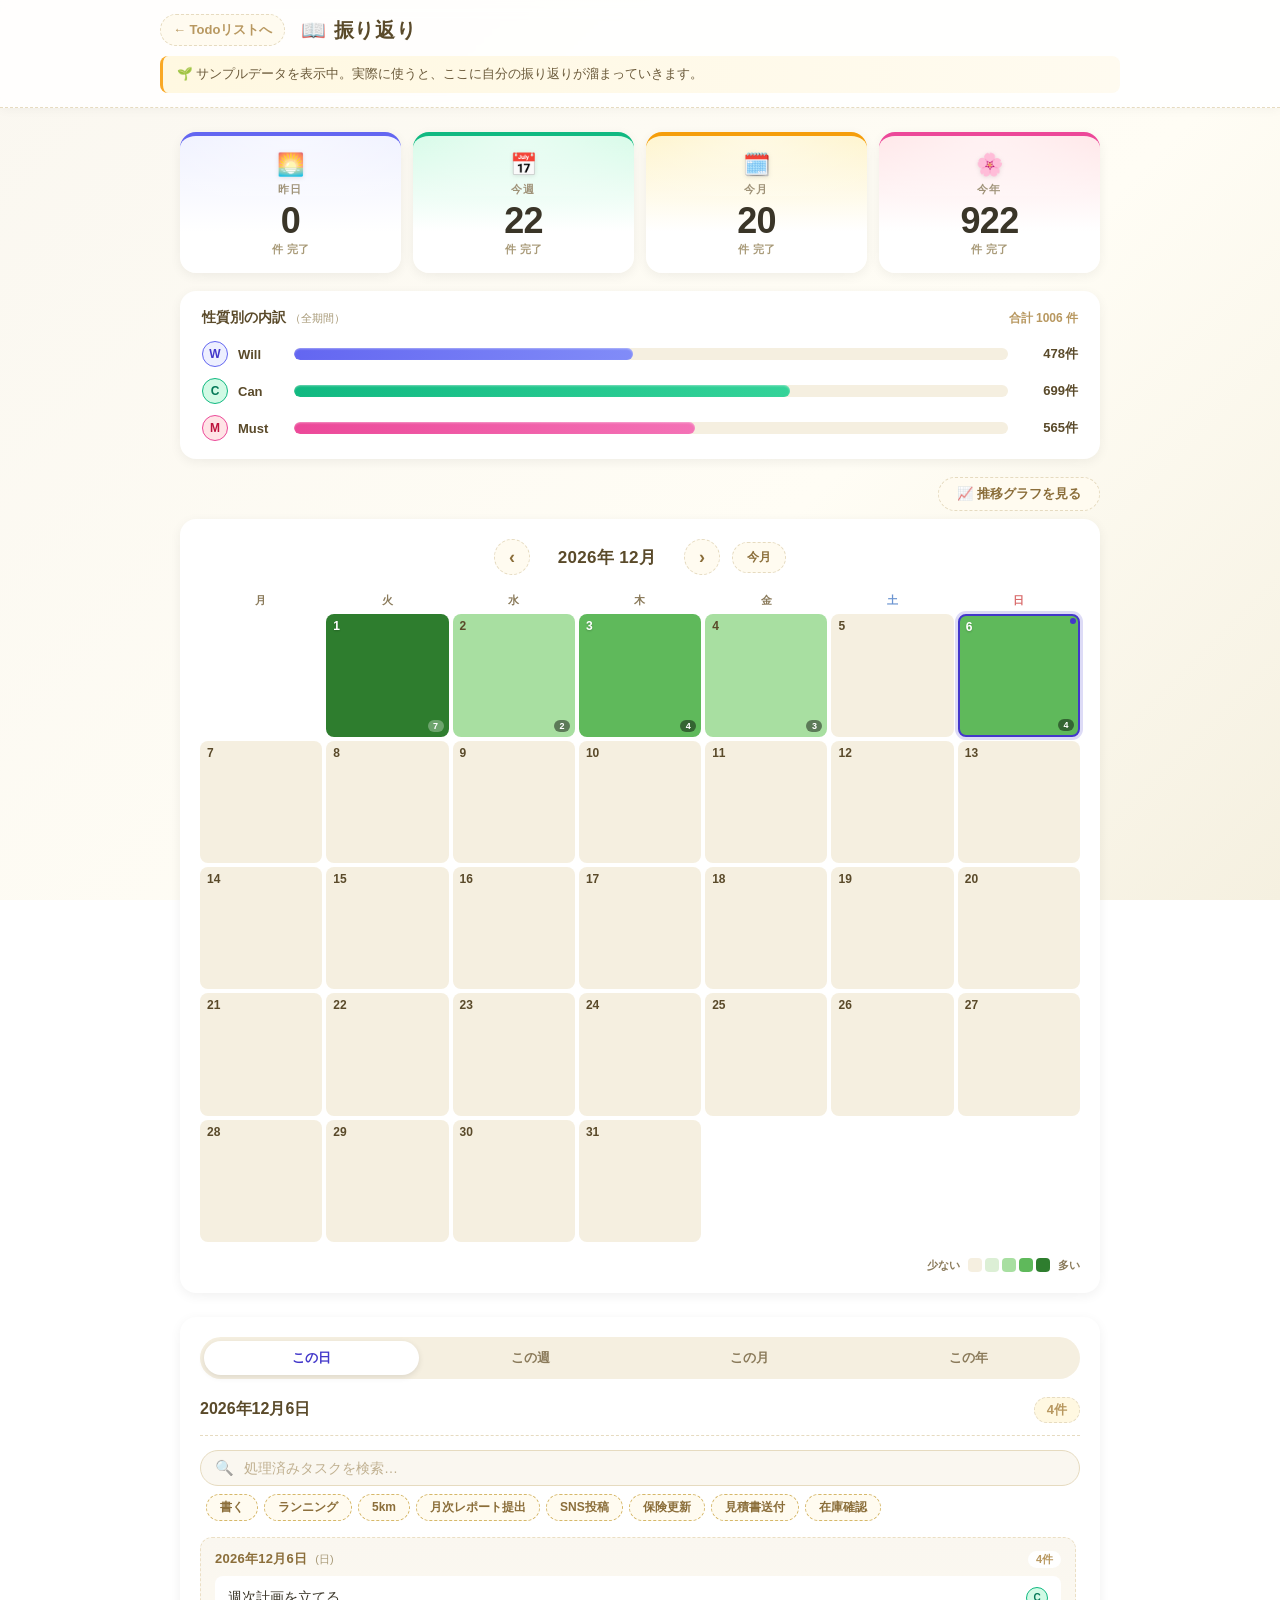
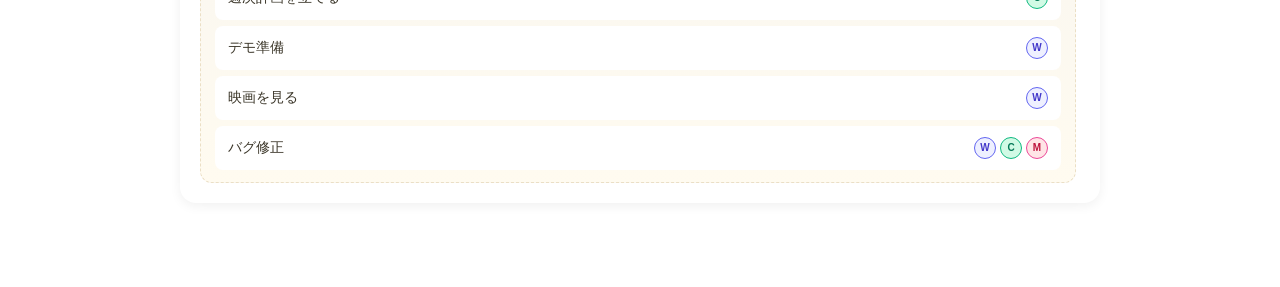
==== archive/index.html @ 163653b4 "Add files via upload" ====
<!DOCTYPE html>
<html lang="ja">
<head>
  <meta charset="UTF-8">
  <meta name="viewport" content="width=device-width, initial-scale=1.0">
  <title>振り返り | Todo リスト</title>
  <meta name="description" content="完了したタスクの振り返り。日付・週・月・年で見返せます。">
  <link rel="icon" href="../icons/favicon.svg" type="image/svg+xml">
  <link rel="stylesheet" href="archive.css?v=2">
</head>
<body>
  <header class="arch-header">
    <div class="arch-header-row">
      <a class="arch-back" href="../index.html">← Todoリストへ</a>
      <h1>📖 振り返り</h1>
      <span class="arch-spacer"></span>
    </div>
    <div class="arch-sample-banner" id="sampleBanner" hidden>
      🌱 サンプルデータを表示中。実際に使うと、ここに自分の振り返りが溜まっていきます。
    </div>
  </header>

  <main class="arch-main">

    <!-- ===== ダッシュボード ===== -->
    <section class="arch-dashboard">
      <div class="stat-grid">
        <!-- data-period を付与 → クリックで WCM をその期間に絞り込む / 再クリックで全期間に戻る -->
        <div class="stat-card stat-day" id="statCardDay" data-period="day" role="button" tabindex="0" title="クリックで WCM を昨日に絞り込み">
          <div class="stat-icon">🌅</div>
          <div class="stat-label">昨日</div>
          <div class="stat-value" id="statDay">0</div>
          <div class="stat-unit">件 完了</div>
        </div>
        <div class="stat-card stat-week" id="statCardWeek" data-period="week" role="button" tabindex="0" title="クリックで WCM を今週に絞り込み">
          <div class="stat-icon">📅</div>
          <div class="stat-label">今週</div>
          <div class="stat-value" id="statWeek">0</div>
          <div class="stat-unit">件 完了</div>
        </div>
        <div class="stat-card stat-month" id="statCardMonth" data-period="month" role="button" tabindex="0" title="クリックで WCM を今月に絞り込み">
          <div class="stat-icon">🗓️</div>
          <div class="stat-label">今月</div>
          <div class="stat-value" id="statMonth">0</div>
          <div class="stat-unit">件 完了</div>
        </div>
        <div class="stat-card stat-year" id="statCardYear" data-period="year" role="button" tabindex="0" title="クリックで WCM を今年に絞り込み">
          <div class="stat-icon">🌸</div>
          <div class="stat-label">今年</div>
          <div class="stat-value" id="statYear">0</div>
          <div class="stat-unit">件 完了</div>
        </div>
      </div>

      <div class="wcm-summary">
        <div class="wcm-summary-header">
          <h3>性質別の内訳<span class="wcm-summary-sub" id="wcmPeriodLabel">（全期間）</span></h3>
          <span class="wcm-total" id="wcmTotal">合計 0 件</span>
        </div>
        <div class="wcm-bars">
          <div class="wcm-row wcm-will">
            <span class="wcm-badge">W</span>
            <span class="wcm-label">Will</span>
            <div class="wcm-bar-track"><div class="wcm-bar-fill" id="wcmWillBar"></div></div>
            <span class="wcm-count" id="wcmWillCount">0件</span>
          </div>
          <div class="wcm-row wcm-can">
            <span class="wcm-badge">C</span>
            <span class="wcm-label">Can</span>
            <div class="wcm-bar-track"><div class="wcm-bar-fill" id="wcmCanBar"></div></div>
            <span class="wcm-count" id="wcmCanCount">0件</span>
          </div>
          <div class="wcm-row wcm-must">
            <span class="wcm-badge">M</span>
            <span class="wcm-label">Must</span>
            <div class="wcm-bar-track"><div class="wcm-bar-fill" id="wcmMustBar"></div></div>
            <span class="wcm-count" id="wcmMustCount">0件</span>
          </div>
        </div>
      </div>
    </section>

    <!-- ===== グラフ切り替えボタン ===== -->
    <div class="chart-toggle-row">
      <button id="chartToggleBtn" class="chart-toggle-btn">📈 推移グラフを見る</button>
    </div>

    <!-- ===== 折れ線グラフ（枝葉 / archive-chart.js を削除すれば一緒に消えます） ===== -->
    <section class="arch-chart" id="archChart" hidden>
      <div class="chart-header">
        <h3>完了タスク 推移</h3>
        <div class="chart-period-btns">
          <button class="chart-period-btn active" data-days="30">30日</button>
          <button class="chart-period-btn" data-days="90">90日</button>
        </div>
        <button class="chart-close-btn" id="chartClose">✕ 閉じる</button>
      </div>
      <div class="chart-body" id="chartBody"></div>
    </section>

    <!-- ===== カレンダー ===== -->
    <section class="arch-calendar">
      <div class="cal-header">
        <button class="cal-nav" id="calPrev" title="前の月">‹</button>
        <h3 id="calTitle">―</h3>
        <button class="cal-nav" id="calNext" title="次の月">›</button>
        <button class="cal-today-btn" id="calToday" title="今月へ">今月</button>
      </div>
      <div class="cal-weekdays">
        <span>月</span><span>火</span><span>水</span><span>木</span><span>金</span><span class="cal-sat">土</span><span class="cal-sun">日</span>
      </div>
      <div class="cal-grid" id="calGrid"></div>
      <div class="cal-legend">
        <span>少ない</span>
        <div class="cal-legend-cells">
          <span class="cal-legend-cell heat-0"></span>
          <span class="cal-legend-cell heat-1"></span>
          <span class="cal-legend-cell heat-2"></span>
          <span class="cal-legend-cell heat-3"></span>
          <span class="cal-legend-cell heat-4"></span>
        </div>
        <span>多い</span>
      </div>
    </section>

    <!-- ===== ビュータブと一覧 ===== -->
    <section class="arch-view">
      <div class="view-tabs">
        <button class="view-tab active" data-view="day">この日</button>
        <button class="view-tab" data-view="week">この週</button>
        <button class="view-tab" data-view="month">この月</button>
        <button class="view-tab" data-view="year">この年</button>
      </div>
      <div class="view-header">
        <h3 id="viewTitle">―</h3>
        <span class="view-count" id="viewCount">0件</span>
      </div>

      <!-- ===== 検索エリア ===== -->
      <div class="search-area">
        <div class="search-box">
          <span class="search-icon">🔍</span>
          <input type="text" id="searchInput" class="search-input" placeholder="処理済みタスクを検索…" autocomplete="off">
          <button class="search-clear" id="searchClear" hidden>✕</button>
        </div>
        <div class="search-suggestions" id="searchSuggestions"></div>
      </div>

      <div class="task-list" id="taskList"></div>
    </section>

  </main>

  <script src="archive-sample-data.js?v=1"></script>
  <script src="archive.js?v=3"></script>
  <script src="archive-chart.js?v=1"></script>
</body>
</html>
---- archive/archive.css ----
/* ===== 振り返りページ専用 CSS ===== */

*, *::before, *::after { box-sizing: border-box; }

body {
  font-family: "Hiragino Maru Gothic ProN", "Hiragino Sans", "Comic Sans MS", -apple-system, BlinkMacSystemFont, sans-serif;
  background: linear-gradient(135deg, #faf7f0 0%, #fffdf5 60%, #f5f0e0 100%);
  background-attachment: fixed;
  margin: 0;
  padding: 0;
  color: #3a3528;
  min-height: 100vh;
}

/* ===== ヘッダー ===== */
.arch-header {
  background: rgba(255, 255, 255, 0.85);
  backdrop-filter: blur(8px);
  border-bottom: 1px dashed #e6dbc0;
  padding: 14px 20px;
  position: sticky;
  top: 0;
  z-index: 10;
  box-shadow: 0 2px 10px rgba(0, 0, 0, 0.04);
}

.arch-header-row {
  display: flex;
  align-items: center;
  gap: 16px;
  max-width: 960px;
  margin: 0 auto;
}

.arch-header h1 {
  margin: 0;
  font-size: 20px;
  color: #5a4a2a;
  font-weight: 700;
  letter-spacing: 0.04em;
}

.arch-back {
  display: inline-flex;
  align-items: center;
  color: #b89860;
  text-decoration: none;
  font-size: 13px;
  font-weight: 700;
  padding: 6px 12px;
  border-radius: 999px;
  background: #fffbf0;
  border: 1px dashed #e6dbc0;
  transition: all 0.15s;
}
.arch-back:hover {
  color: #8b6e3a;
  border-style: solid;
  background: #fff8e1;
}

.arch-spacer { flex: 1; }

.arch-sample-banner {
  max-width: 960px;
  margin: 10px auto 0;
  padding: 9px 14px;
  background: linear-gradient(90deg, #fff8e1, #fffbf0);
  border-left: 3px solid #f9a825;
  border-radius: 8px;
  font-size: 12.5px;
  color: #6b5a3a;
  line-height: 1.5;
}

/* ===== メイン ===== */
.arch-main {
  max-width: 960px;
  margin: 0 auto;
  padding: 24px 20px 60px;
}

.arch-main > section {
  margin-bottom: 24px;
}

/* ===== ダッシュボード ===== */
.arch-dashboard {
  display: grid;
  grid-template-columns: 1fr;
  gap: 18px;
}

.stat-grid {
  display: grid;
  grid-template-columns: repeat(4, 1fr);
  gap: 12px;
}
@media (max-width: 640px) {
  .stat-grid { grid-template-columns: repeat(2, 1fr); }
}

.stat-card {
  background: #fff;
  border-radius: 16px;
  padding: 16px 14px;
  text-align: center;
  box-shadow: 0 3px 12px rgba(0, 0, 0, 0.06);
  border-top: 4px solid;
  transition: transform 0.2s, box-shadow 0.2s;
  position: relative;
  overflow: hidden;
}

.stat-card::before {
  content: '';
  position: absolute;
  top: 0; left: 0; right: 0;
  height: 60px;
  background: radial-gradient(ellipse at top, rgba(255,255,255,0.5), transparent);
  pointer-events: none;
}

.stat-card:hover {
  transform: translateY(-3px);
  box-shadow: 0 6px 20px rgba(0, 0, 0, 0.1);
}

.stat-day   { border-top-color: #6366f1; background: linear-gradient(180deg, #eef0ff 0%, #fff 70%); }
.stat-week  { border-top-color: #10b981; background: linear-gradient(180deg, #d1fae5 0%, #fff 70%); }
.stat-month { border-top-color: #f59e0b; background: linear-gradient(180deg, #fef3c7 0%, #fff 70%); }
.stat-year  { border-top-color: #ec4899; background: linear-gradient(180deg, #ffe4e6 0%, #fff 70%); }

.stat-icon {
  font-size: 22px;
  margin-bottom: 4px;
  filter: drop-shadow(0 1px 2px rgba(0,0,0,0.1));
}

.stat-label {
  font-size: 11px;
  color: #8a7a5a;
  letter-spacing: 0.1em;
  font-weight: 700;
  text-transform: uppercase;
}

.stat-value {
  font-size: 36px;
  font-weight: 800;
  color: #3a3528;
  line-height: 1.1;
  margin: 4px 0 2px;
  font-family: "Hiragino Sans", "Helvetica Neue", sans-serif;
  letter-spacing: -0.02em;
}

.stat-unit {
  font-size: 11px;
  color: #a89a78;
  font-weight: 600;
}

/* ===== WCM サマリー ===== */
.wcm-summary {
  background: #fff;
  border-radius: 16px;
  padding: 18px 22px;
  box-shadow: 0 3px 12px rgba(0, 0, 0, 0.06);
}

.wcm-summary-header {
  display: flex;
  align-items: baseline;
  justify-content: space-between;
  margin-bottom: 14px;
}

.wcm-summary h3 {
  margin: 0;
  font-size: 14px;
  color: #5a4a2a;
  font-weight: 700;
}

.wcm-summary-sub {
  font-size: 11px;
  color: #a89a78;
  font-weight: 500;
  margin-left: 4px;
}

.wcm-total {
  font-size: 12px;
  color: #b89860;
  font-weight: 700;
}

.wcm-bars {
  display: flex;
  flex-direction: column;
  gap: 11px;
}

.wcm-row {
  display: flex;
  align-items: center;
  gap: 10px;
}

.wcm-badge {
  width: 26px;
  height: 26px;
  border-radius: 999px;
  display: inline-flex;
  align-items: center;
  justify-content: center;
  font-size: 12px;
  font-weight: 700;
  flex-shrink: 0;
  border: 1.5px solid;
}
.wcm-will .wcm-badge { background: #eef0ff; border-color: #6366f1; color: #4338ca; }
.wcm-can  .wcm-badge { background: #d1fae5; border-color: #10b981; color: #047857; }
.wcm-must .wcm-badge { background: #ffe4e6; border-color: #ec4899; color: #be123c; }

.wcm-label {
  font-size: 13px;
  font-weight: 700;
  width: 46px;
  flex-shrink: 0;
  color: #5a4a2a;
}

.wcm-bar-track {
  flex: 1;
  height: 12px;
  background: #f5efe0;
  border-radius: 999px;
  overflow: hidden;
  position: relative;
}

.wcm-bar-fill {
  height: 100%;
  border-radius: 999px;
  width: 0;
  transition: width 0.8s cubic-bezier(0.4, 0, 0.2, 1);
  box-shadow: inset 0 1px 2px rgba(255,255,255,0.4);
}
.wcm-will .wcm-bar-fill { background: linear-gradient(90deg, #6366f1, #818cf8); }
.wcm-can  .wcm-bar-fill { background: linear-gradient(90deg, #10b981, #34d399); }
.wcm-must .wcm-bar-fill { background: linear-gradient(90deg, #ec4899, #f472b6); }

.wcm-count {
  font-size: 13px;
  font-weight: 700;
  color: #5a4a2a;
  width: 60px;
  text-align: right;
  flex-shrink: 0;
}

/* ===== カレンダー ===== */
.arch-calendar {
  background: #fff;
  border-radius: 16px;
  padding: 20px;
  box-shadow: 0 3px 12px rgba(0, 0, 0, 0.06);
}

.cal-header {
  display: flex;
  align-items: center;
  justify-content: center;
  gap: 12px;
  margin-bottom: 18px;
  flex-wrap: wrap;
}

.cal-header h3 {
  margin: 0;
  font-size: 17px;
  color: #5a4a2a;
  font-weight: 700;
  min-width: 130px;
  text-align: center;
  letter-spacing: 0.02em;
}

.cal-nav {
  background: #fffbf0;
  border: 1px dashed #e6dbc0;
  border-radius: 999px;
  width: 36px;
  height: 36px;
  cursor: pointer;
  font-size: 18px;
  color: #8b6e3a;
  font-weight: 700;
  transition: all 0.15s;
  display: inline-flex;
  align-items: center;
  justify-content: center;
  line-height: 1;
  padding: 0;
}
.cal-nav:hover {
  background: #fff8e1;
  border-style: solid;
  transform: scale(1.08);
}

.cal-today-btn {
  background: #fffbf0;
  border: 1px dashed #e6dbc0;
  border-radius: 999px;
  padding: 6px 14px;
  font-size: 12px;
  font-weight: 700;
  color: #8b6e3a;
  cursor: pointer;
  font-family: inherit;
  transition: all 0.15s;
}
.cal-today-btn:hover {
  background: #fff8e1;
  border-style: solid;
}

.cal-weekdays {
  display: grid;
  grid-template-columns: repeat(7, 1fr);
  gap: 4px;
  margin-bottom: 6px;
  text-align: center;
  font-size: 11px;
  color: #8a7a5a;
  font-weight: 700;
  letter-spacing: 0.04em;
}
.cal-weekdays .cal-sat { color: #6c95d1; }
.cal-weekdays .cal-sun { color: #d96c6c; }

.cal-grid {
  display: grid;
  grid-template-columns: repeat(7, 1fr);
  gap: 4px;
}

.cal-cell {
  aspect-ratio: 1;
  background: #f5efe0;
  border: 1px solid transparent;
  border-radius: 8px;
  position: relative;
  display: flex;
  align-items: center;
  justify-content: center;
  cursor: pointer;
  transition: all 0.15s;
  padding: 4px;
  font-family: inherit;
}

.cal-blank {
  background: transparent;
  cursor: default;
  pointer-events: none;
}

.cal-cell:not(.cal-blank):hover {
  transform: scale(1.1);
  z-index: 2;
  box-shadow: 0 4px 14px rgba(0, 0, 0, 0.15);
}

.cal-cell.selected {
  border: 2px solid #4338ca;
  box-shadow: 0 0 0 3px rgba(67, 56, 202, 0.18);
  z-index: 3;
}

.cal-cell.today .cal-num {
  font-weight: 800;
}
.cal-cell.today::after {
  content: '';
  position: absolute;
  top: 2px;
  right: 2px;
  width: 6px;
  height: 6px;
  background: #4338ca;
  border-radius: 999px;
}

.cal-num {
  font-size: 12px;
  font-weight: 600;
  color: #5a4a2a;
  position: absolute;
  top: 4px;
  left: 6px;
  font-family: "Hiragino Sans", sans-serif;
}

.cal-dot {
  position: absolute;
  bottom: 4px;
  right: 4px;
  font-size: 9px;
  font-weight: 800;
  color: #fff;
  background: rgba(0, 0, 0, 0.45);
  border-radius: 999px;
  padding: 1px 5px;
  min-width: 16px;
  text-align: center;
  font-family: "Hiragino Sans", sans-serif;
}

/* ヒートマップ（緑系：あなたが「育てた」イメージ） */
.heat-0 { background: #f5efe0; }
.heat-1 { background: #dcefd5; }
.heat-2 { background: #a8dfa1; }
.heat-3 { background: #5fb95b; }
.heat-4 { background: #2e7d2e; }
.heat-3 .cal-num,
.heat-4 .cal-num { color: #fff; text-shadow: 0 1px 2px rgba(0,0,0,0.2); }
.heat-4 .cal-dot { background: rgba(255, 255, 255, 0.3); }

.cal-legend {
  display: flex;
  align-items: center;
  gap: 8px;
  justify-content: flex-end;
  margin-top: 16px;
  font-size: 11px;
  color: #8a7a5a;
  font-weight: 600;
}

.cal-legend-cells {
  display: flex;
  gap: 3px;
}
.cal-legend-cell {
  width: 14px;
  height: 14px;
  border-radius: 4px;
}

/* ===== ビュータブ ===== */
.arch-view {
  background: #fff;
  border-radius: 16px;
  padding: 20px;
  box-shadow: 0 3px 12px rgba(0, 0, 0, 0.06);
}

.view-tabs {
  display: flex;
  gap: 4px;
  margin-bottom: 18px;
  background: #f5efe0;
  padding: 4px;
  border-radius: 999px;
}

.view-tab {
  flex: 1;
  padding: 8px 12px;
  background: transparent;
  border: none;
  border-radius: 999px;
  font-size: 13px;
  font-weight: 700;
  color: #8a7a5a;
  cursor: pointer;
  transition: all 0.18s;
  font-family: inherit;
}

.view-tab:hover { color: #5a4a2a; }

.view-tab.active {
  background: #fff;
  color: #4338ca;
  box-shadow: 0 2px 6px rgba(0, 0, 0, 0.1);
}

.view-header {
  display: flex;
  align-items: baseline;
  justify-content: space-between;
  margin-bottom: 14px;
  padding-bottom: 12px;
  border-bottom: 1px dashed #e6dbc0;
}

.view-header h3 {
  margin: 0;
  font-size: 16px;
  color: #5a4a2a;
  font-weight: 700;
}

.view-count {
  font-size: 13px;
  font-weight: 800;
  color: #b89860;
  background: #fff8e1;
  border-radius: 999px;
  padding: 3px 12px;
  border: 1px dashed #e6dbc0;
}

.task-list {
  display: flex;
  flex-direction: column;
  gap: 14px;
  max-height: 600px;
  overflow-y: auto;
  padding-right: 4px;
}

.day-group {
  background: linear-gradient(180deg, #faf7f0, #fffbf0);
  border-radius: 12px;
  padding: 12px 14px;
  border: 1px dashed #ebdfc5;
}

.day-header {
  font-size: 13px;
  font-weight: 700;
  color: #8b6e3a;
  margin-bottom: 8px;
  display: flex;
  align-items: baseline;
  gap: 8px;
}

.day-date {
  letter-spacing: 0.02em;
}

.day-weekday {
  font-size: 11px;
  color: #a89a78;
  font-weight: 500;
}

.day-count {
  margin-left: auto;
  color: #b89860;
  font-weight: 600;
  font-size: 11px;
  background: #fff;
  padding: 1px 8px;
  border-radius: 999px;
}

.day-tasks {
  list-style: none;
  padding: 0;
  margin: 0;
  display: flex;
  flex-direction: column;
  gap: 6px;
}

.task-item {
  display: flex;
  align-items: center;
  justify-content: space-between;
  background: #fff;
  border-radius: 8px;
  padding: 10px 12px;
  gap: 12px;
  transition: transform 0.15s, box-shadow 0.15s;
  border: 1px solid transparent;
}

.task-item:hover {
  transform: translateX(2px);
  box-shadow: 0 2px 6px rgba(0, 0, 0, 0.06);
  border-color: #ebdfc5;
}

.task-text {
  font-size: 14px;
  color: #3a3528;
  flex: 1;
  min-width: 0;
  line-height: 1.4;
}

.task-flags {
  display: flex;
  gap: 4px;
  flex-shrink: 0;
}

.task-flag {
  width: 22px;
  height: 22px;
  border-radius: 999px;
  display: inline-flex;
  align-items: center;
  justify-content: center;
  font-size: 10px;
  font-weight: 700;
  border: 1.5px solid;
}
.flag-will { background: #eef0ff; border-color: #6366f1; color: #4338ca; }
.flag-can  { background: #d1fae5; border-color: #10b981; color: #047857; }
.flag-must { background: #ffe4e6; border-color: #ec4899; color: #be123c; }

.empty {
  text-align: center;
  padding: 50px 20px;
  color: #b89860;
  font-size: 14px;
  background: #faf7f0;
  border-radius: 12px;
  border: 1px dashed #ebdfc5;
}

.empty::before {
  content: '✿';
  display: block;
  font-size: 28px;
  margin-bottom: 8px;
  color: #d6b86a;
}

/* スクロールバー */
.task-list::-webkit-scrollbar { width: 6px; }
.task-list::-webkit-scrollbar-track { background: #faf7f0; border-radius: 3px; }
.task-list::-webkit-scrollbar-thumb { background: #d6c9a0; border-radius: 3px; }

/* ===== 統計カード：インタラクティブ（クリックで WCM 絞り込み） ===== */
.stat-card[data-period] { cursor: pointer; }

/* アクティブ状態：カラーに合わせたリング */
.stat-day.active   { box-shadow: 0 0 0 3px #6366f1, 0 6px 20px rgba(99, 102, 241, 0.18); transform: translateY(-3px); }
.stat-week.active  { box-shadow: 0 0 0 3px #10b981, 0 6px 20px rgba(16, 185, 129, 0.18); transform: translateY(-3px); }
.stat-month.active { box-shadow: 0 0 0 3px #f59e0b, 0 6px 20px rgba(245, 158, 11, 0.18); transform: translateY(-3px); }
.stat-year.active  { box-shadow: 0 0 0 3px #ec4899, 0 6px 20px rgba(236, 72, 153, 0.18); transform: translateY(-3px); }

/* アクティブ時はラベルに ✓ を追記 */
.stat-card.active .stat-label::after {
  content: ' ✓';
  font-size: 9px;
  vertical-align: middle;
  opacity: 0.8;
}

/* ===== グラフ切り替えボタン ===== */
.chart-toggle-row {
  display: flex;
  justify-content: flex-end;
  margin: -6px 0 8px;
}

.chart-toggle-btn {
  background: #fffbf0;
  border: 1px dashed #e6dbc0;
  border-radius: 999px;
  padding: 7px 18px;
  font-size: 13px;
  font-weight: 700;
  color: #8b6e3a;
  cursor: pointer;
  font-family: inherit;
  transition: all 0.18s;
}
.chart-toggle-btn:hover,
.chart-toggle-btn.active {
  background: #fff3cd;
  border-style: solid;
  border-color: #f9c74f;
  color: #6b4c1a;
}

/* ===== グラフセクション ===== */
.arch-chart {
  background: #fff;
  border-radius: 16px;
  padding: 18px 20px 14px;
  box-shadow: 0 3px 12px rgba(0, 0, 0, 0.06);
  animation: archChartFadeIn 0.22s ease;
}

@keyframes archChartFadeIn {
  from { opacity: 0; transform: translateY(-8px); }
  to   { opacity: 1; transform: translateY(0); }
}

.chart-header {
  display: flex;
  align-items: center;
  gap: 10px;
  margin-bottom: 12px;
  flex-wrap: wrap;
}

.chart-header h3 {
  margin: 0;
  font-size: 14px;
  color: #5a4a2a;
  font-weight: 700;
  flex: 1;
}

.chart-period-btns {
  display: flex;
  gap: 4px;
}

.chart-period-btn {
  background: #f5efe0;
  border: 1px solid transparent;
  border-radius: 999px;
  padding: 5px 14px;
  font-size: 12px;
  font-weight: 700;
  color: #8a7a5a;
  cursor: pointer;
  font-family: inherit;
  transition: all 0.15s;
}
.chart-period-btn:hover { background: #ebe0cc; color: #5a4a2a; }
.chart-period-btn.active { background: #6366f1; color: #fff; border-color: #4338ca; }

.chart-close-btn {
  background: transparent;
  border: none;
  padding: 5px 10px;
  font-size: 12px;
  font-weight: 700;
  color: #b89860;
  cursor: pointer;
  font-family: inherit;
  border-radius: 999px;
  transition: all 0.15s;
}
.chart-close-btn:hover { background: #fff0f0; color: #c0392b; }

.chart-body {
  min-height: 180px;
  overflow: hidden;
}

/* ===== 検索エリア ===== */
.search-area {
  margin-bottom: 16px;
}

.search-box {
  display: flex;
  align-items: center;
  background: #faf7f0;
  border: 1.5px solid #e6dbc0;
  border-radius: 999px;
  padding: 8px 14px;
  gap: 8px;
  transition: border-color 0.15s, box-shadow 0.15s, background 0.15s;
}
.search-box:focus-within {
  border-color: #6366f1;
  box-shadow: 0 0 0 3px rgba(99, 102, 241, 0.1);
  background: #fff;
}

.search-icon {
  font-size: 15px;
  flex-shrink: 0;
  opacity: 0.55;
  pointer-events: none;
}

.search-input {
  flex: 1;
  border: none;
  background: transparent;
  font-size: 14px;
  color: #3a3528;
  font-family: inherit;
  outline: none;
  min-width: 0;
}
.search-input::placeholder { color: #c0b090; }

.search-clear {
  background: none;
  border: none;
  color: #b89860;
  cursor: pointer;
  font-size: 11px;
  font-weight: 800;
  padding: 3px 7px;
  border-radius: 999px;
  transition: all 0.15s;
  font-family: inherit;
  flex-shrink: 0;
}
.search-clear:hover { background: #f0e8d8; color: #8b6e3a; }

/* サジェストチップ */
.search-suggestions {
  display: flex;
  flex-wrap: wrap;
  gap: 6px;
  margin-top: 8px;
  padding: 0 6px;
}

.search-chip {
  background: #fffbf0;
  border: 1px dashed #d6b86a;
  border-radius: 999px;
  padding: 4px 13px;
  font-size: 12px;
  font-weight: 600;
  color: #8b6e3a;
  cursor: pointer;
  font-family: inherit;
  transition: all 0.15s;
}
.search-chip:hover {
  background: #fff3cd;
  border-style: solid;
  border-color: #f9c74f;
  color: #6b4c1a;
}

/* 検索ハイライト */
mark.search-hl {
  background: #fef08a;
  border-radius: 3px;
  padding: 0 2px;
  color: inherit;
  font-style: normal;
}

/* iOSでの入力時ズーム対策（16px未満だとフォーカス時に自動ズームされる） */
@media (max-width: 640px) {
  .search-input { font-size: 16px; }
}
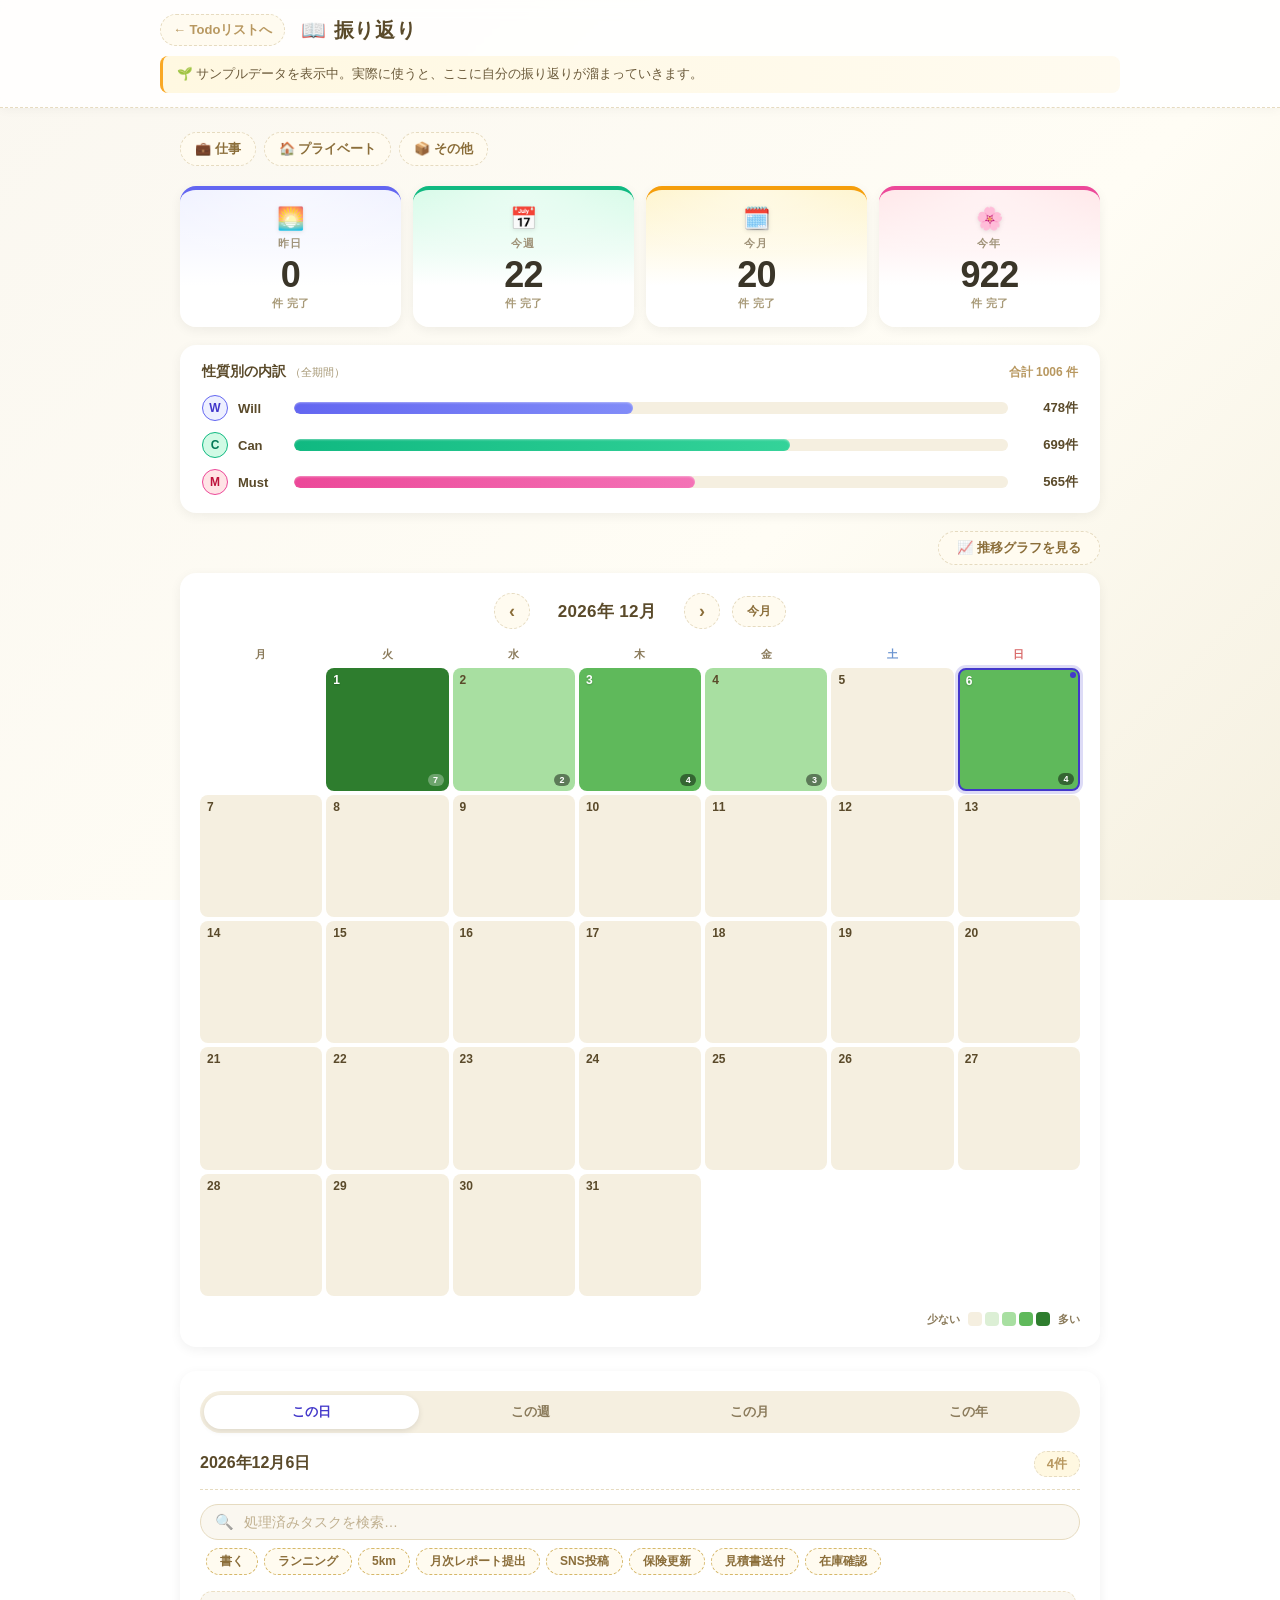
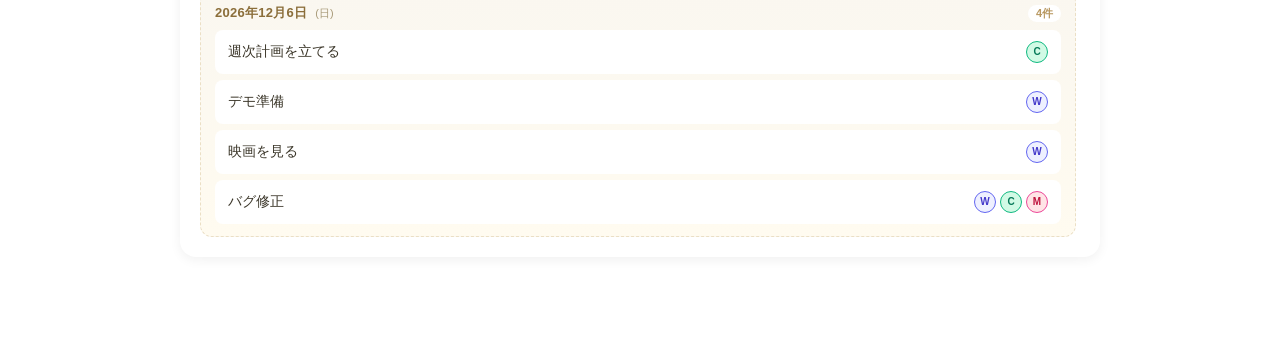
==== commit e0aca503: "Add files via upload" ====
--- a/archive/index.html
+++ b/archive/index.html
@@ -6,7 +6,7 @@
   <title>振り返り | Todo リスト</title>
   <meta name="description" content="完了したタスクの振り返り。日付・週・月・年で見返せます。">
   <link rel="icon" href="../icons/favicon.svg" type="image/svg+xml">
-  <link rel="stylesheet" href="archive.css?v=2">
+  <link rel="stylesheet" href="archive.css?v=3">
 </head>
 <body>
   <header class="arch-header">
@@ -21,6 +21,13 @@
   </header>
 
   <main class="arch-main">
+
+    <!-- ===== 区分フィルタ（仕事/プライベート/その他で振り返りを絞り込み） ===== -->
+    <div class="space-filter-row" id="spaceFilterRow">
+      <button class="space-chip space-chip--work" data-space="work" title="仕事だけに絞り込み">💼 仕事</button>
+      <button class="space-chip space-chip--private" data-space="private" title="プライベートだけに絞り込み">🏠 プライベート</button>
+      <button class="space-chip space-chip--other" data-space="other" title="その他だけに絞り込み">📦 その他</button>
+    </div>
 
     <!-- ===== ダッシュボード ===== -->
     <section class="arch-dashboard">
@@ -152,7 +159,7 @@
   </main>
 
   <script src="archive-sample-data.js?v=1"></script>
-  <script src="archive.js?v=3"></script>
+  <script src="archive.js?v=4"></script>
   <script src="archive-chart.js?v=1"></script>
 </body>
 </html>
--- a/archive/archive.css
+++ b/archive/archive.css
@@ -84,6 +84,50 @@
   margin-bottom: 24px;
 }
 
+/* ===== 区分フィルタ（仕事/プライベート/その他。もう一度押すと解除） ===== */
+.space-filter-row {
+  display: flex;
+  gap: 8px;
+  margin-bottom: 20px;
+  flex-wrap: wrap;
+}
+
+.space-chip {
+  background: #fffbf0;
+  border: 1px dashed #e6dbc0;
+  border-radius: 999px;
+  padding: 7px 14px;
+  font-size: 13px;
+  font-weight: 700;
+  color: #8b6e3a;
+  cursor: pointer;
+  font-family: inherit;
+  transition: all 0.15s;
+}
+.space-chip:hover {
+  background: #fff8e1;
+  border-style: solid;
+}
+
+.space-chip--work.active {
+  background: #eaf1ff;
+  border: 1px solid #5b8def;
+  border-style: solid;
+  color: #2f5fc4;
+}
+.space-chip--private.active {
+  background: #e9f9ee;
+  border: 1px solid #34c759;
+  border-style: solid;
+  color: #1f8f3f;
+}
+.space-chip--other.active {
+  background: #f7f1e6;
+  border: 1px solid #b39b6f;
+  border-style: solid;
+  color: #7a6438;
+}
+
 /* ===== ダッシュボード ===== */
 .arch-dashboard {
   display: grid;
